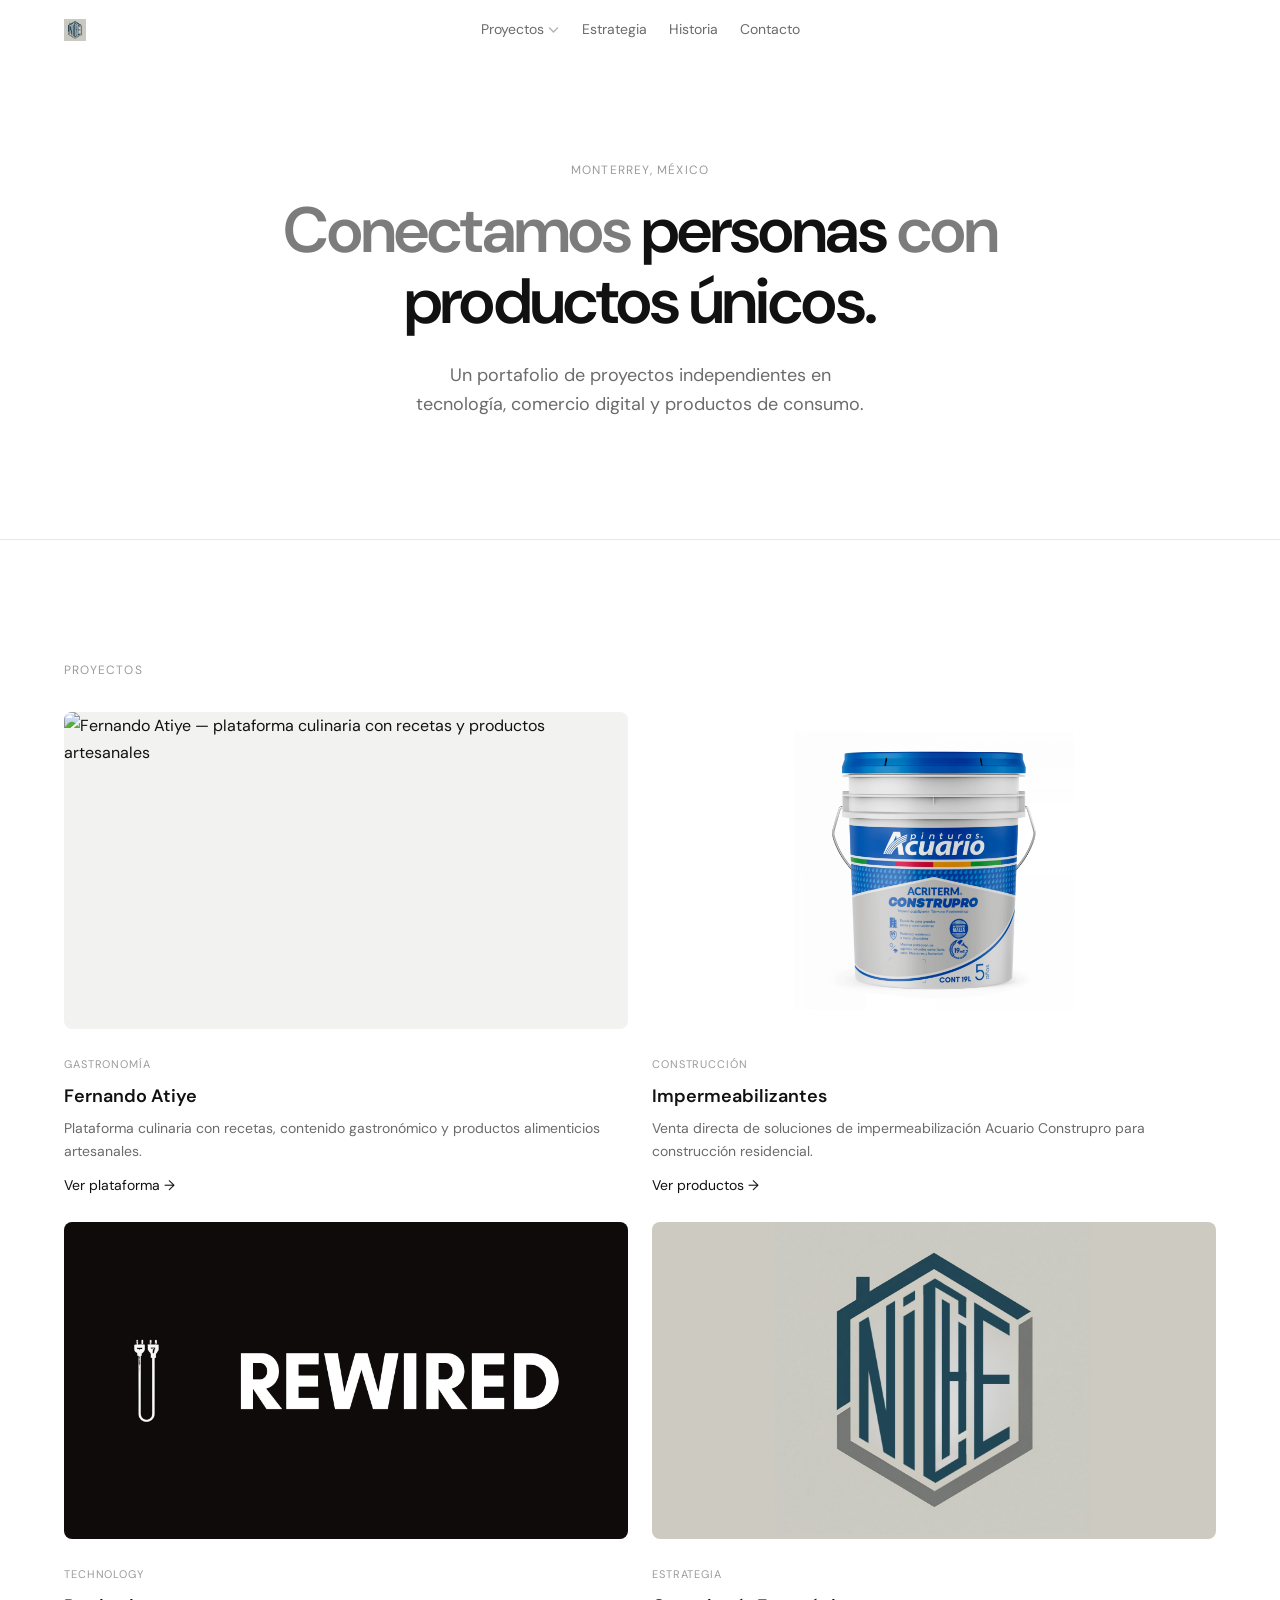
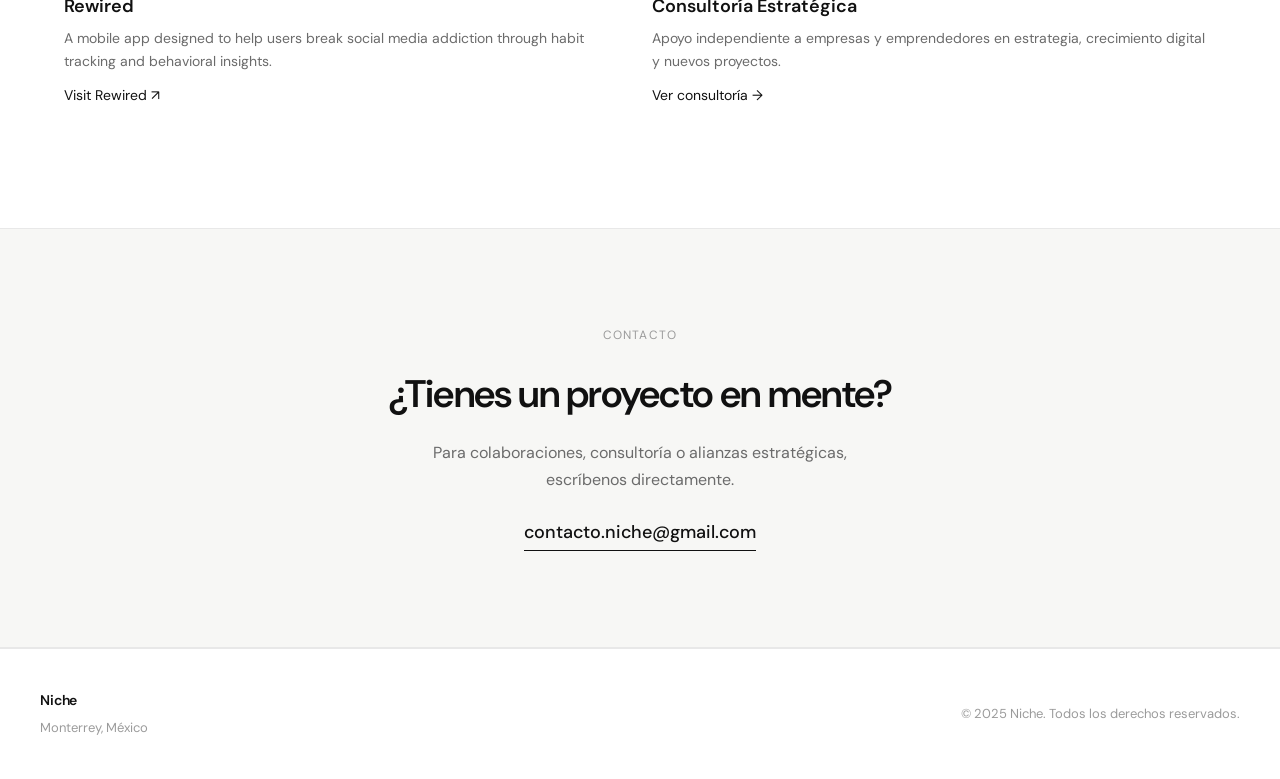
==== index.html @ ef4c64b8 "fix: update feratiye card link to correct subdomain" ====
<!DOCTYPE html>
<html lang="es">
<head>
  <meta charset="UTF-8">
  <meta name="viewport" content="width=device-width, initial-scale=1.0">

  <!-- SEO -->
  <title>Niche — Portafolio de Proyectos</title>
  <meta name="description" content="Portafolio de proyectos independientes en tecnología, comercio digital y productos de consumo. Monterrey, México.">
  <link rel="canonical" href="https://niche.com.mx/">

  <!-- Open Graph -->
  <meta property="og:type" content="website">
  <meta property="og:title" content="Niche — Portafolio de Proyectos">
  <meta property="og:description" content="Portafolio de proyectos independientes en tecnología, comercio digital y productos de consumo. Monterrey, México.">
  <meta property="og:image" content="https://niche.com.mx/assets/images/og-niche.jpg">
  <meta property="og:url" content="https://niche.com.mx/">
  <meta property="og:locale" content="es_MX">

  <!-- Fonts -->
  <link rel="preconnect" href="https://fonts.googleapis.com">
  <link rel="preconnect" href="https://fonts.gstatic.com" crossorigin>
  <link href="https://fonts.googleapis.com/css2?family=DM+Sans:wght@400;500;600&display=swap" rel="stylesheet">

  <!-- Favicon -->
  <link rel="icon" href="/assets/images/NicheFavicon.png" type="image/png">

  <!-- Styles -->
  <link rel="stylesheet" href="/assets/styles/main.css">
  <link rel="stylesheet" href="/assets/styles/home.css">
</head>
<body>

  <!-- ==================== Navigation ==================== -->
  <nav class="site-nav" role="navigation" aria-label="Navegación principal">
    <div class="nav-inner">
      <a class="nav-logo" href="/">
        <img src="/assets/images/NicheMainLogo.png" alt="Niche" height="22" loading="eager">
      </a>

      <!-- Centre links -->
      <div class="nav-links">

        <!-- Proyectos dropdown -->
        <div class="nav-dropdown">
          <button class="nav-link nav-dropdown-trigger" aria-haspopup="true" aria-expanded="false">
            Proyectos
            <svg class="nav-chevron" viewBox="0 0 12 12" fill="none" aria-hidden="true">
              <path d="M2 4l4 4 4-4" stroke="currentColor" stroke-width="1.5" stroke-linecap="round" stroke-linejoin="round"/>
            </svg>
          </button>
          <div class="nav-dropdown-menu" role="menu">
            <a href="https://feratiye.niche.com.mx" class="nav-dropdown-item" role="menuitem">
              <span class="nav-dropdown-name">Fernando Atiye</span>
              <span class="nav-dropdown-tag">Gastronomía</span>
            </a>
            <a href="/impermeabilizante" class="nav-dropdown-item" role="menuitem">
              <span class="nav-dropdown-name">Impermeabilizantes</span>
              <span class="nav-dropdown-tag">Construcción</span>
            </a>
            <a href="https://getrewired.org" target="_blank" rel="noopener noreferrer" class="nav-dropdown-item" role="menuitem">
              <span class="nav-dropdown-name">Rewired ↗</span>
              <span class="nav-dropdown-tag">Technology</span>
            </a>
            <a href="/consultoria" class="nav-dropdown-item" role="menuitem">
              <span class="nav-dropdown-name">Consultoría Estratégica</span>
              <span class="nav-dropdown-tag">Estrategia</span>
            </a>
          </div>
        </div>

        <a class="nav-link" href="/consultoria">Estrategia</a>
        <a class="nav-link" href="/historia">Historia</a>
        <a class="nav-link" href="#contacto">Contacto</a>

      </div><!-- /.nav-links -->
    </div>
  </nav>

  <main>

    <!-- ==================== Hero ==================== -->
    <section class="hero">
      <div class="container">
        <span class="label">Monterrey, México</span>
        <h1><span class="hero-light">Conectamos</span> personas <span class="hero-light">con</span><br>productos únicos.</h1>
        <p class="subtext">Un portafolio de proyectos independientes en<br>tecnología, comercio digital y productos de consumo.</p>
      </div>
    </section>

    <hr class="divider">

    <!-- ==================== Proyectos ==================== -->
    <section class="projects">
      <div class="container">
        <span class="section-label">Proyectos</span>

        <div class="projects-grid">

          <!-- Card 1 — Fernando Atiye -->
          <a href="https://feratiye.niche.com.mx" class="card fade-up">
            <div class="card-image">
              <img src="/assets/images/Artboard 3-100.JPG"
                   alt="Fernando Atiye — plataforma culinaria con recetas y productos artesanales"
                   width="800" height="450" loading="lazy">
            </div>
            <div class="card-body">
              <span class="card-tag">Gastronomía</span>
              <h3 class="card-title">Fernando Atiye</h3>
              <p class="card-desc">Plataforma culinaria con recetas, contenido gastronómico y productos alimenticios artesanales.</p>
              <span class="card-link">Ver plataforma →</span>
            </div>
          </a>

          <!-- Card 2 — Impermeabilizantes -->
          <a href="/impermeabilizante" class="card fade-up">
            <div class="card-image card-image--contain">
              <img src="/assets/images/Impermeabilizante.png"
                   alt="Impermeabilizantes Acuario Construpro para construcción residencial"
                   width="800" height="450" loading="lazy">
            </div>
            <div class="card-body">
              <span class="card-tag">Construcción</span>
              <h3 class="card-title">Impermeabilizantes</h3>
              <p class="card-desc">Venta directa de soluciones de impermeabilización Acuario Construpro para construcción residencial.</p>
              <span class="card-link">Ver productos →</span>
            </div>
          </a>

          <!-- Card 3 — Rewired (English) -->
          <a href="https://getrewired.org" target="_blank" rel="noopener noreferrer" class="card fade-up">
            <div class="card-image">
              <img src="/assets/images/REWIREDMAINLogoandText.png"
                   alt="Rewired — mobile app to break social media addiction"
                   width="800" height="450" loading="lazy">
            </div>
            <div class="card-body">
              <span class="card-tag">Technology</span>
              <h3 class="card-title">Rewired</h3>
              <p class="card-desc">A mobile app designed to help users break social media addiction through habit tracking and behavioral insights.</p>
              <span class="card-link">Visit Rewired ↗</span>
            </div>
          </a>

          <!-- Card 4 — Consultoría Estratégica -->
          <a href="/consultoria" class="card fade-up">
            <div class="card-image">
              <img src="/assets/images/NicheLogoMAIN.png"
                   alt="Consultoría estratégica Niche — estrategia y crecimiento"
                   width="800" height="450" loading="lazy">
            </div>
            <div class="card-body">
              <span class="card-tag">Estrategia</span>
              <h3 class="card-title">Consultoría Estratégica</h3>
              <p class="card-desc">Apoyo independiente a empresas y emprendedores en estrategia, crecimiento digital y nuevos proyectos.</p>
              <span class="card-link">Ver consultoría →</span>
            </div>
          </a>

        </div><!-- /.projects-grid -->
      </div><!-- /.container -->
    </section>

    <!-- ==================== Contacto ==================== -->
    <section class="contacto" id="contacto">
      <div class="container">
        <span class="section-label">Contacto</span>
        <h2>¿Tienes un proyecto en mente?</h2>
        <p>Para colaboraciones, consultoría o alianzas estratégicas, escríbenos directamente.</p>
        <a href="mailto:contacto.niche@gmail.com" class="email-link">contacto.niche@gmail.com</a>
      </div>
    </section>

  </main>

  <!-- ==================== Footer ==================== -->
  <footer class="site-footer" role="contentinfo">
    <div class="footer-inner">
      <div class="footer-left">
        <span class="footer-logo">Niche</span>
        <span class="footer-location">Monterrey, México</span>
      </div>
      <div class="footer-right">
        <span class="footer-copy">© 2025 Niche. Todos los derechos reservados.</span>
      </div>
    </div>
  </footer>

  <!-- Scripts -->
  <script src="/assets/scripts/main.js"></script>

</body>
</html>
---- assets/styles/main.css ----
/* ============================================================
   main.css — Shared Design System for niche.com.mx
   Reset · Variables · Typography · Nav · Footer · Utilities
   ============================================================ */

/* ---------- CSS Custom Properties ---------- */
:root {
  /* Colors */
  --color-bg:             #ffffff;
  --color-bg-subtle:      #f7f7f5;
  --color-text:           #111111;
  --color-text-secondary: #6b6b6b;
  --color-text-muted:     #9b9b9b;
  --color-border:         #e8e8e8;
  --color-accent:         #111111;
  --color-hover-bg:       #f2f2f0;

  /* Spacing (8px base) */
  --space-1:  8px;
  --space-2:  16px;
  --space-3:  24px;
  --space-4:  32px;
  --space-5:  40px;
  --space-6:  48px;
  --space-8:  64px;
  --space-10: 80px;
  --space-12: 96px;
  --space-15: 120px;

  /* Layout */
  --max-width: 1200px;
  --nav-height: 60px;

  /* Typography */
  --font-family: "DM Sans", -apple-system, BlinkMacSystemFont, "Segoe UI", Roboto, sans-serif;
}

/* ---------- Reset ---------- */
*,
*::before,
*::after {
  margin: 0;
  padding: 0;
  box-sizing: border-box;
}

html {
  -webkit-text-size-adjust: 100%;
  scroll-behavior: smooth;
}

body {
  font-family: var(--font-family);
  font-weight: 400;
  line-height: 1.7;
  color: var(--color-text);
  background-color: var(--color-bg);
  -webkit-font-smoothing: antialiased;
  -moz-osx-font-smoothing: grayscale;
}

img {
  display: block;
  max-width: 100%;
  height: auto;
}

a {
  color: inherit;
  text-decoration: none;
}

ul, ol {
  list-style: none;
}

button, input, textarea {
  font: inherit;
}

/* ---------- Focus Visible ---------- */
:focus-visible {
  outline: 2px solid var(--color-accent);
  outline-offset: 2px;
}

/* ---------- Typography Utilities ---------- */
.label,
.section-label {
  display: block;
  font-size: 12px;
  letter-spacing: 0.1em;
  text-transform: uppercase;
  color: var(--color-text-muted);
}

.section-label {
  margin-bottom: var(--space-2);
}

/* ---------- Layout Utilities ---------- */
.container {
  width: 100%;
  max-width: var(--max-width);
  margin-left: auto;
  margin-right: auto;
  padding-left: var(--space-3);
  padding-right: var(--space-3);
}

@media (min-width: 640px) {
  .container {
    padding-left: var(--space-6);
    padding-right: var(--space-6);
  }
}

@media (min-width: 1024px) {
  .container {
    padding-left: var(--space-3);
    padding-right: var(--space-3);
  }
}

/* ---------- Navigation ---------- */
.site-nav {
  position: fixed;
  top: 0;
  left: 0;
  width: 100%;
  z-index: 100;
  background: rgba(255, 255, 255, 0.85);
  -webkit-backdrop-filter: blur(12px);
  backdrop-filter: blur(12px);
  border-bottom: 1px solid transparent;
  transition: border-color 0.3s ease;
}

.site-nav.scrolled {
  border-bottom-color: var(--color-border);
}

.nav-inner {
  position: relative;
  display: flex;
  align-items: center;
  justify-content: space-between;
  height: var(--nav-height);
  max-width: var(--max-width);
  margin: 0 auto;
  padding: 0 var(--space-3);
}

@media (min-width: 640px) {
  .nav-inner {
    padding: 0 var(--space-6);
  }
}

@media (min-width: 1024px) {
  .nav-inner {
    padding: 0 var(--space-3);
  }
}

.nav-logo {
  display: flex;
  align-items: center;
  font-weight: 600;
  font-size: 16px;
  letter-spacing: -0.01em;
  color: var(--color-text);
  transition: opacity 0.2s ease;
}

.nav-logo:hover {
  opacity: 0.7;
}

/* Logo image — height constrained to nav, width auto-scales */
.nav-logo img {
  display: block;
  height: 22px;
  width: auto;
}

.nav-cta {
  font-size: 14px;
  color: var(--color-text-secondary);
  transition: color 0.2s ease;
}

.nav-cta:hover {
  color: var(--color-text);
}

/* Nav centre links */
.nav-links {
  display: none; /* hidden below 640px */
  align-items: center;
  gap: 2px;
}

@media (min-width: 640px) {
  .nav-links {
    display: flex;
    position: absolute;
    left: 50%;
    transform: translateX(-50%);
  }
}

.nav-link {
  font-size: 14px;
  color: var(--color-text-secondary);
  padding: 6px 10px;
  border-radius: 6px;
  cursor: pointer;
  background: none;
  border: none;
  font-family: var(--font-family);
  display: flex;
  align-items: center;
  gap: 4px;
  transition: color 0.2s ease, background 0.2s ease;
  white-space: nowrap;
}

.nav-link:hover {
  color: var(--color-text);
}

/* Chevron inside dropdown trigger */
.nav-chevron {
  width: 12px;
  height: 12px;
  flex-shrink: 0;
  transition: transform 0.2s ease;
  opacity: 0.5;
}

.nav-dropdown.open .nav-chevron,
.nav-dropdown:hover .nav-chevron {
  transform: rotate(180deg);
  opacity: 1;
}

/* Dropdown container */
.nav-dropdown {
  position: relative;
}

.nav-dropdown-menu {
  position: absolute;
  top: calc(100% + 4px);
  left: 50%;
  transform: translateX(-50%) translateY(-6px);
  background: var(--color-bg);
  border: 1px solid var(--color-border);
  border-radius: 10px;
  padding: 6px;
  min-width: 220px;
  opacity: 0;
  pointer-events: none;
  transition: opacity 0.18s ease, transform 0.18s ease;
  box-shadow: 0 8px 28px rgba(0, 0, 0, 0.06);
  z-index: 200;
}

/* Invisible bridge fills the gap between the trigger and menu so
   hovering downward doesn't dismiss the dropdown */
.nav-dropdown-menu::before {
  content: '';
  position: absolute;
  top: -10px;
  left: 0;
  right: 0;
  height: 10px;
}

/* Show on hover OR when .open class is toggled via JS */
.nav-dropdown:hover .nav-dropdown-menu,
.nav-dropdown.open .nav-dropdown-menu {
  opacity: 1;
  pointer-events: auto;
  transform: translateX(-50%) translateY(0);
}

.nav-dropdown-item {
  display: flex;
  flex-direction: column;
  padding: 10px 12px;
  border-radius: 7px;
  transition: background 0.15s ease;
  color: var(--color-text);
}

.nav-dropdown-item:hover {
  background: var(--color-hover-bg);
}

.nav-dropdown-name {
  font-size: 14px;
  font-weight: 500;
  color: var(--color-text);
}

.nav-dropdown-tag {
  font-size: 11px;
  letter-spacing: 0.06em;
  text-transform: uppercase;
  color: var(--color-text-muted);
  margin-top: 2px;
}

/* ---------- Footer ---------- */
.site-footer {
  border-top: 1px solid var(--color-border);
  padding: var(--space-5) var(--space-3);
}

.footer-inner {
  max-width: var(--max-width);
  margin: 0 auto;
  display: flex;
  flex-direction: column;
  align-items: center;
  gap: var(--space-2);
  text-align: center;
}

.footer-left,
.footer-right {
  display: flex;
  flex-direction: column;
  align-items: center;
  gap: 4px;
}

.footer-logo {
  font-size: 14px;
  font-weight: 600;
  color: var(--color-text);
  letter-spacing: -0.01em;
}

.footer-location,
.footer-copy {
  font-size: 13px;
  color: var(--color-text-muted);
}

@media (min-width: 640px) {
  .site-footer {
    padding: var(--space-5) var(--space-6);
  }

  .footer-inner {
    flex-direction: row;
    justify-content: space-between;
    text-align: left;
  }

  .footer-left,
  .footer-right {
    align-items: flex-start;
  }

  .footer-right {
    align-items: flex-end;
  }
}

@media (min-width: 1024px) {
  .site-footer {
    padding: var(--space-5) var(--space-3);
  }
}

/* ---------- Button Styles ---------- */
.btn-primary {
  display: inline-block;
  background: var(--color-accent);
  color: #ffffff;
  padding: 14px 28px;
  border-radius: 6px;
  font-size: 15px;
  font-weight: 500;
  border: none;
  cursor: pointer;
  transition: background 0.2s ease;
}

.btn-primary:hover {
  background: #333333;
}

.btn-primary:focus-visible {
  outline: 2px solid var(--color-accent);
  outline-offset: 3px;
}

/* ---------- Divider ---------- */
.divider {
  border: none;
  height: 1px;
  background: var(--color-border);
  margin: 0;
}

/* ---------- Scroll Animation Base ---------- */
.fade-up {
  opacity: 0;
  transform: translateY(20px);
  transition: opacity 0.4s ease, transform 0.4s ease;
}

.fade-up.visible {
  opacity: 1;
  transform: translateY(0);
}

/* ---------- Email Link (shared) ---------- */
.email-link {
  display: inline-block;
  font-size: 18px;
  font-weight: 500;
  color: var(--color-text);
  border-bottom: 1px solid var(--color-text);
  margin-top: var(--space-3);
  padding-bottom: 2px;
  transition: color 0.2s ease, border-color 0.2s ease;
}

.email-link:hover {
  color: var(--color-text-secondary);
  border-color: var(--color-text-secondary);
}
---- assets/styles/home.css ----
/* ============================================================
   home.css — Homepage styles for niche.com.mx
   Hero · Projects Grid · Contact · Animations
   ============================================================ */

/* ---------- Hero Section ---------- */
.hero {
  text-align: center;
  padding-top: 160px;
  padding-bottom: 72px;
}

@media (min-width: 1024px) {
  .hero {
    padding-bottom: var(--space-15);
  }
}

.hero .label {
  animation: fadeUp 0.5s ease forwards;
  animation-delay: 0s;
  opacity: 0;
}

.hero h1 {
  font-size: clamp(36px, 5vw, 64px);
  font-weight: 600;
  letter-spacing: -0.03em;
  line-height: 1.1;
  color: var(--color-text);
  margin-top: var(--space-2);
  animation: fadeUp 0.5s ease forwards;
  animation-delay: 0.1s;
  opacity: 0;
}

.hero h1 .hero-light {
  color: #7c7c7c;
}

.hero .subtext {
  font-size: 18px;
  color: var(--color-text-secondary);
  margin-top: var(--space-3);
  max-width: 520px;
  margin-left: auto;
  margin-right: auto;
  line-height: 1.6;
  animation: fadeUp 0.5s ease forwards;
  animation-delay: 0.2s;
  opacity: 0;
}

/* ---------- Fade Up Keyframes ---------- */
@keyframes fadeUp {
  from {
    opacity: 0;
    transform: translateY(16px);
  }
  to {
    opacity: 1;
    transform: translateY(0);
  }
}

/* ---------- Projects Section ---------- */
.projects {
  padding-top: 72px;
  padding-bottom: 72px;
}

@media (min-width: 1024px) {
  .projects {
    padding-top: var(--space-15);
    padding-bottom: var(--space-15);
  }
}

.projects-grid {
  display: grid;
  grid-template-columns: 1fr;
  gap: var(--space-3);
  margin-top: var(--space-4);
}

@media (min-width: 600px) {
  .projects-grid {
    grid-template-columns: repeat(2, 1fr);
  }
}

/* ---------- Project Card ---------- */
.card {
  display: block;
  cursor: pointer;
  transition: transform 0.25s ease;
}

.card:hover {
  transform: translateY(-6px);
}

.card-image {
  aspect-ratio: 16 / 9;
  overflow: hidden;
  border-radius: 8px;
  background: var(--color-hover-bg);
}

.card-image img {
  width: 100%;
  height: 100%;
  object-fit: cover;
  transition: transform 0.4s ease;
}

.card:hover .card-image img {
  transform: scale(1.04);
}

/* Contain variant — product/logo images that shouldn't be cropped.
   White background fills the letterbox area to keep the landscape ratio. */
.card-image--contain {
  background-color: #ffffff;
  padding: 16px 32px;
}

.card-image--contain img {
  object-fit: contain;
}

.card:hover .card-image--contain img {
  transform: scale(1.03);
}

/* Placeholder when no image is available */
.card-image--placeholder {
  display: flex;
  align-items: center;
  justify-content: center;
  color: var(--color-text-muted);
  font-size: 13px;
  letter-spacing: 0.04em;
}

.card-body {
  padding: 20px 0 0 0;
}

.card-tag {
  font-size: 11px;
  letter-spacing: 0.08em;
  text-transform: uppercase;
  color: var(--color-text-muted);
}

.card-title {
  font-size: 18px;
  font-weight: 600;
  color: var(--color-text);
  margin-top: 4px;
}

.card-desc {
  font-size: 14px;
  color: var(--color-text-secondary);
  line-height: 1.6;
  margin-top: 6px;
}

.card-link {
  display: inline-block;
  font-size: 14px;
  color: var(--color-text);
  margin-top: 12px;
  transition: transform 0.2s ease;
}

.card:hover .card-link {
  transform: translateX(4px);
}

/* ---------- Contact Section ---------- */
.contacto {
  background: var(--color-bg-subtle);
  border-top: 1px solid var(--color-border);
  border-bottom: 1px solid var(--color-border);
  padding: var(--space-12) 0;
  text-align: center;
}

.contacto h2 {
  font-size: clamp(28px, 3vw, 42px);
  font-weight: 600;
  letter-spacing: -0.02em;
  color: var(--color-text);
  margin-top: var(--space-2);
}

.contacto p {
  font-size: 16px;
  color: var(--color-text-secondary);
  margin-top: 12px;
  max-width: 480px;
  margin-left: auto;
  margin-right: auto;
}

.email-link {
  display: inline-block;
  font-size: 18px;
  font-weight: 500;
  color: var(--color-text);
  border-bottom: 1px solid var(--color-text);
  margin-top: var(--space-3);
  padding-bottom: 2px;
  transition: color 0.2s ease, border-color 0.2s ease;
}

.email-link:hover {
  color: var(--color-text-secondary);
  border-color: var(--color-text-secondary);
}
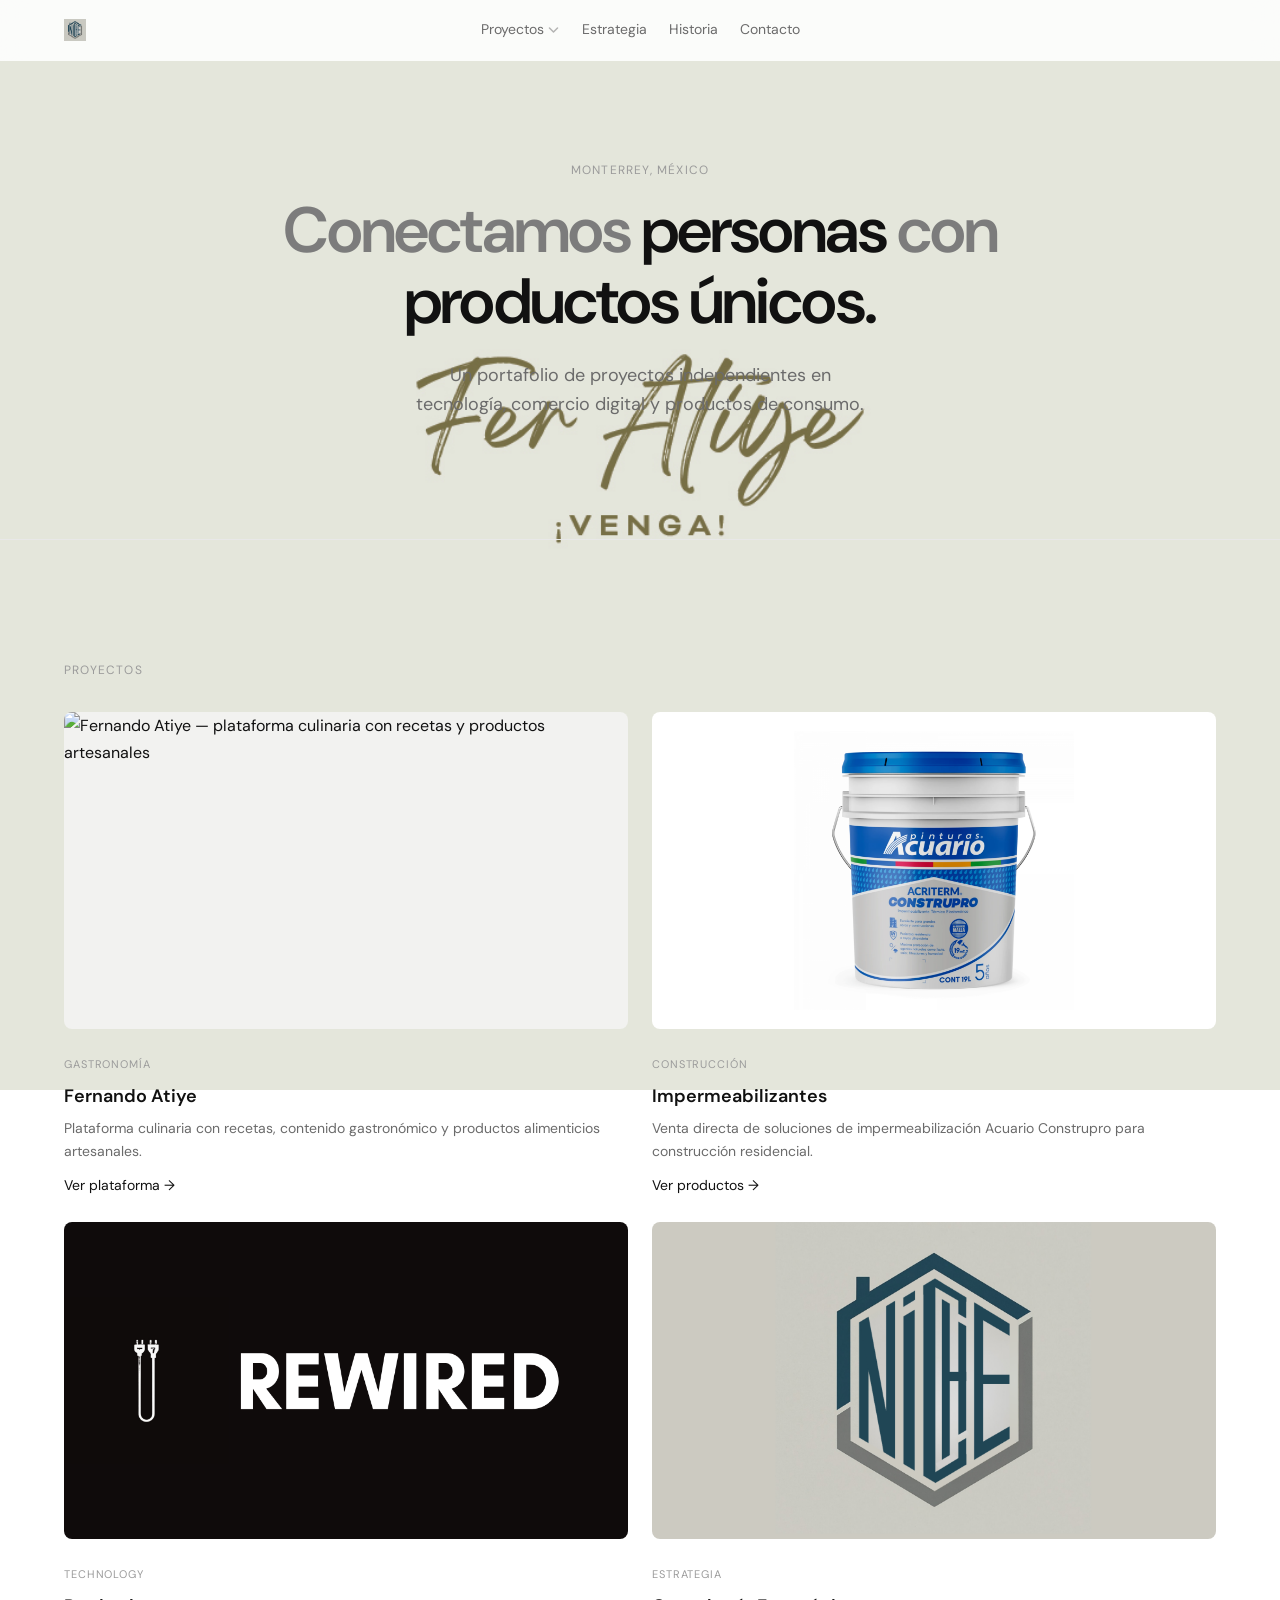
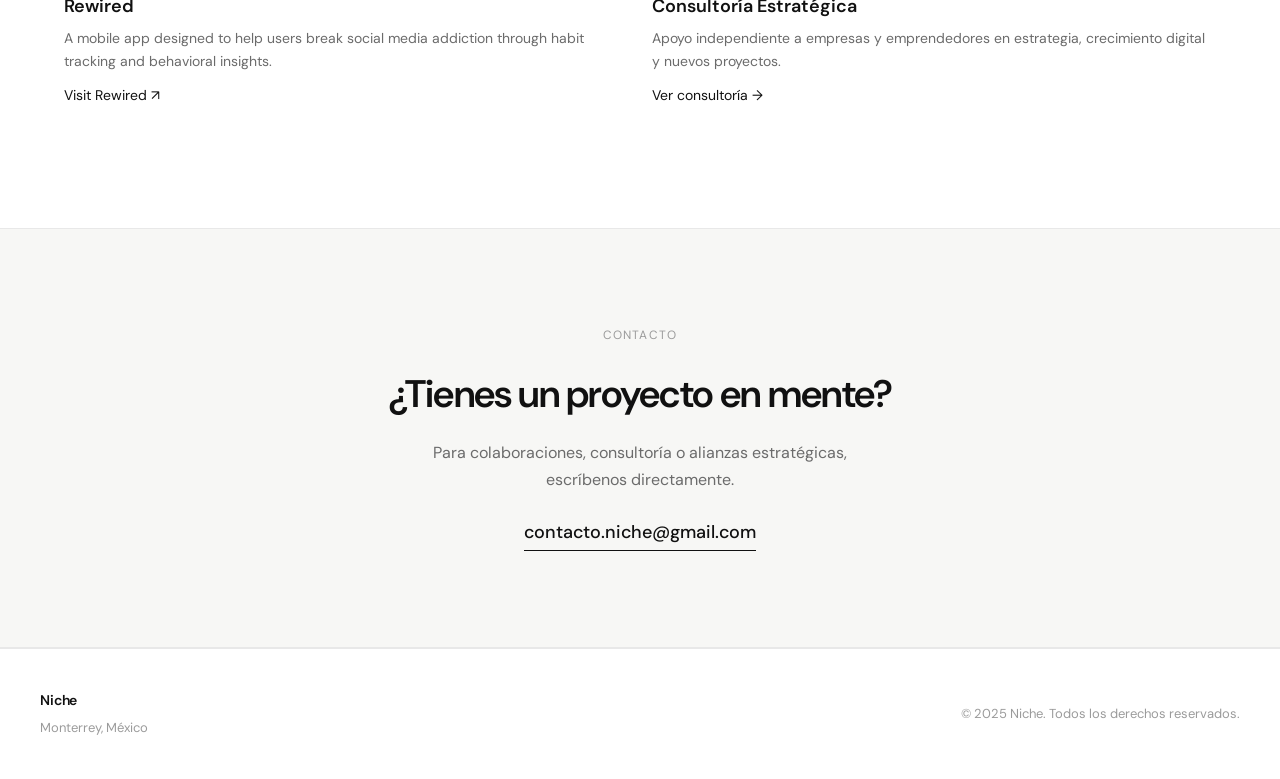
==== commit 984ac361: "Set homepage background to Artboard3-100.jpg and update feratiye gallery main image" ====
--- a/index.html
+++ b/index.html
@@ -29,7 +29,7 @@
   <link rel="stylesheet" href="/assets/styles/main.css">
   <link rel="stylesheet" href="/assets/styles/home.css">
 </head>
-<body>
+<body class="home-bg">
 
   <!-- ==================== Navigation ==================== -->
   <nav class="site-nav" role="navigation" aria-label="Navegación principal">
@@ -100,7 +100,7 @@
           <!-- Card 1 — Fernando Atiye -->
           <a href="https://feratiye.niche.com.mx" class="card fade-up">
             <div class="card-image">
-              <img src="/assets/images/Artboard 3-100.JPG"
+              <img src="/assets/images/Artboard3-100.JPG"
                    alt="Fernando Atiye — plataforma culinaria con recetas y productos artesanales"
                    width="800" height="450" loading="lazy">
             </div>
--- a/assets/styles/home.css
+++ b/assets/styles/home.css
@@ -2,12 +2,20 @@
    home.css — Homepage styles for niche.com.mx
    Hero · Projects Grid · Contact · Animations
    ============================================================ */
+
 
 /* ---------- Hero Section ---------- */
 .hero {
   text-align: center;
   padding-top: 160px;
   padding-bottom: 72px;
+  position: relative;
+  z-index: 1;
+}
+
+body.home-bg {
+  background: url('/assets/images/Artboard3-100.jpg') no-repeat center center fixed;
+  background-size: cover;
 }
 
 @media (min-width: 1024px) {
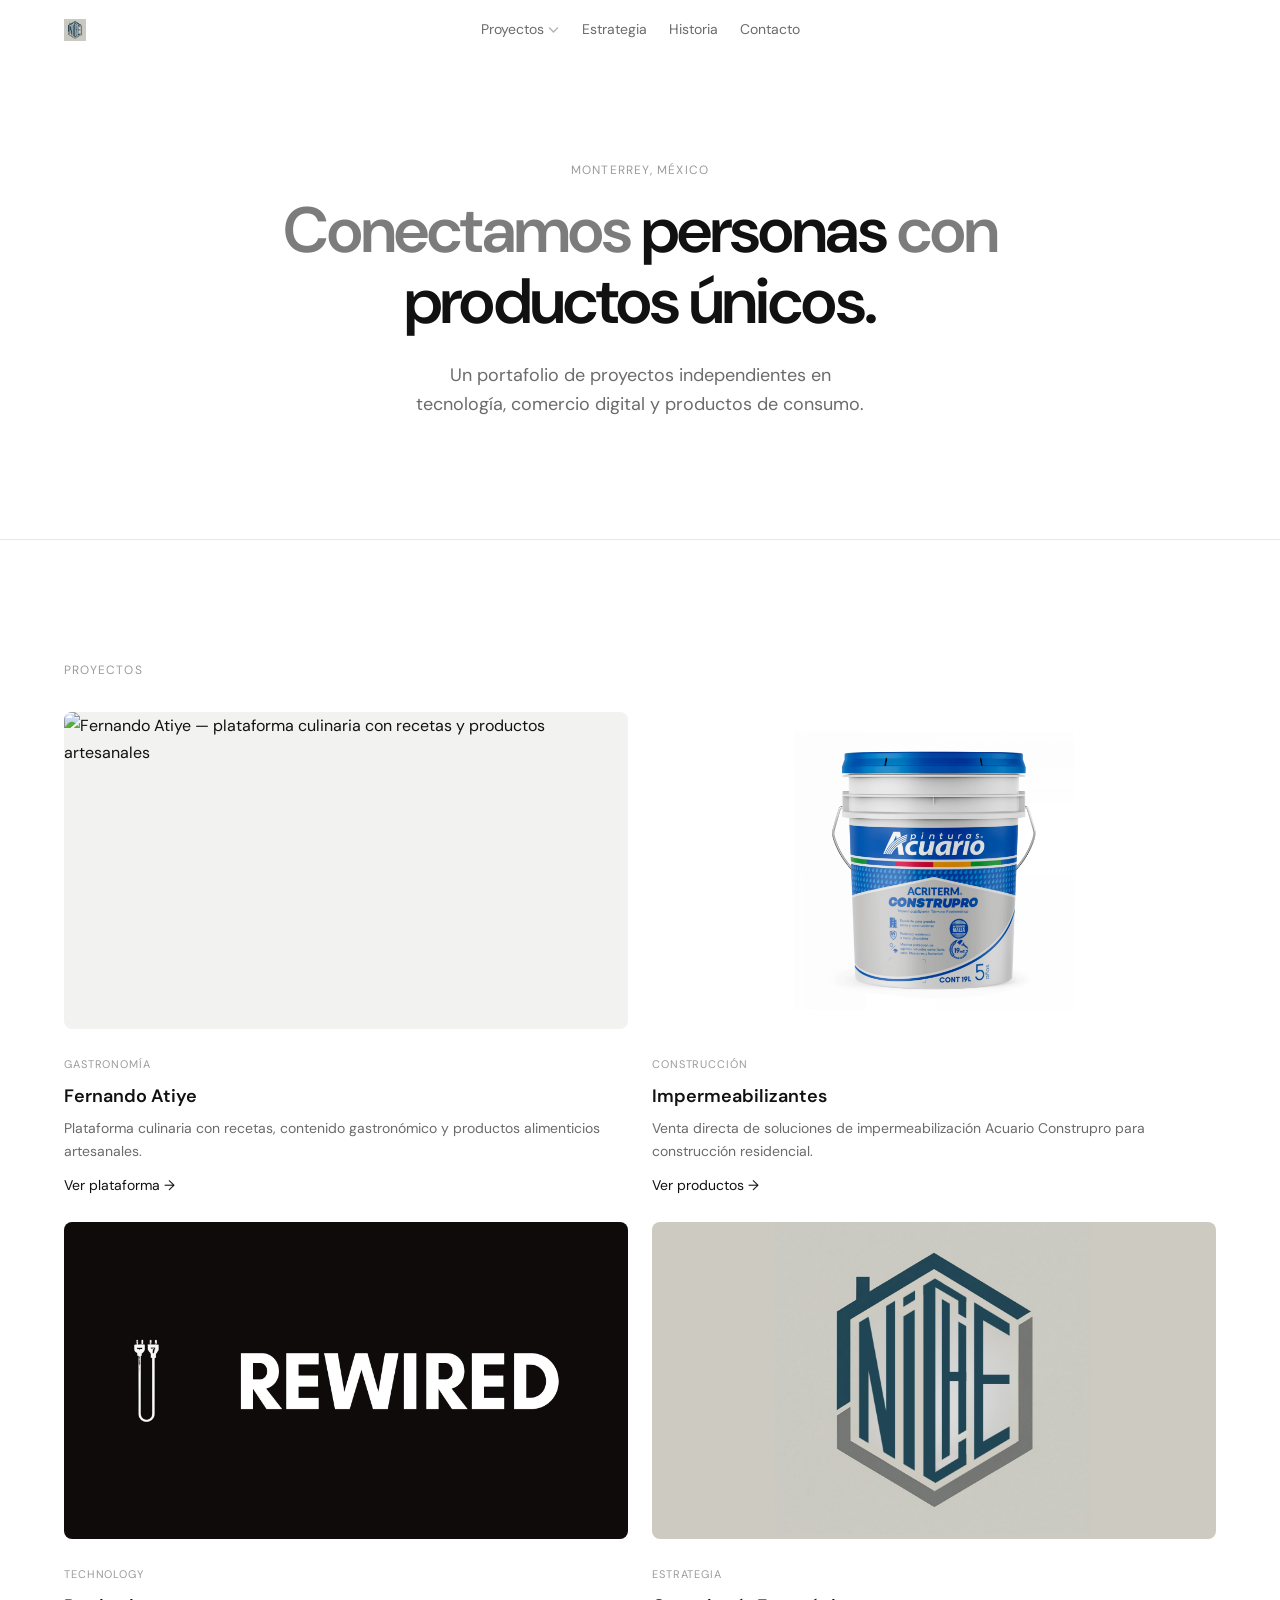
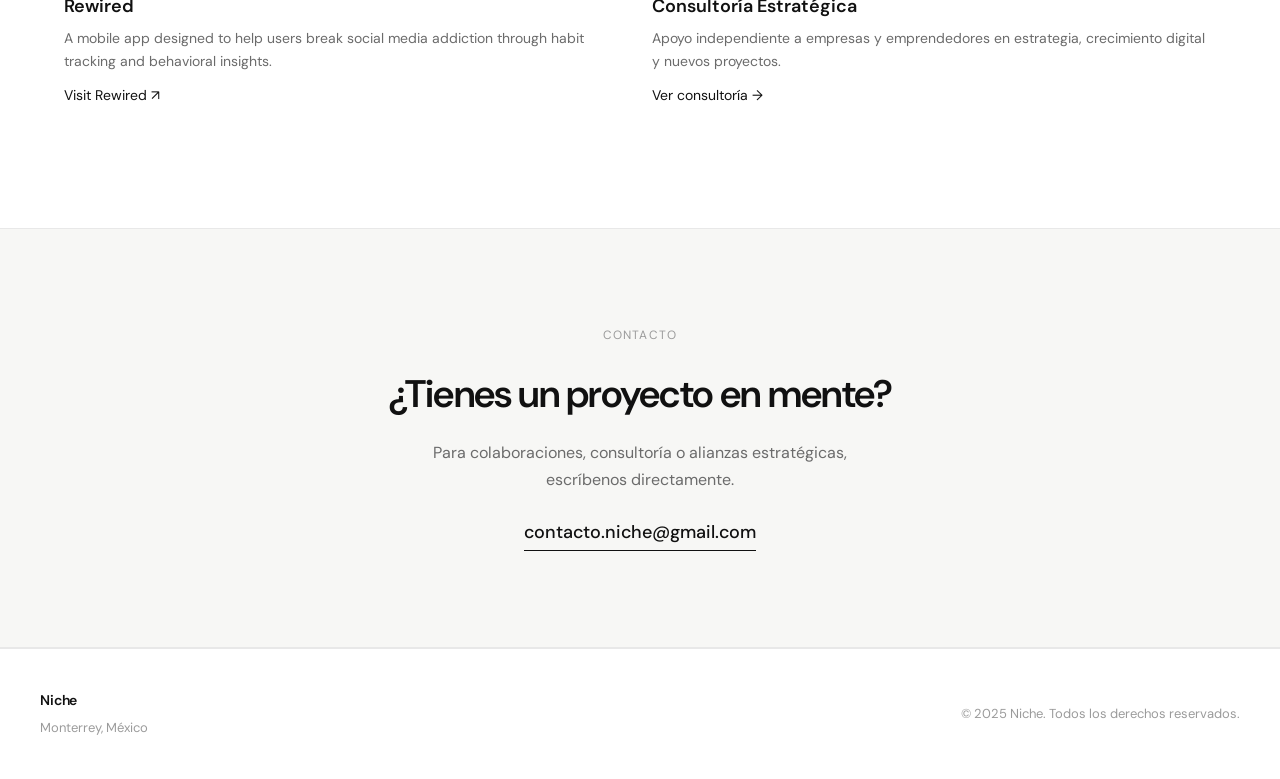
==== commit 256f2bdb: "Undo homepage background image, restore original, keep image only in Fernando Atiye card" ====
--- a/index.html
+++ b/index.html
@@ -29,7 +29,7 @@
   <link rel="stylesheet" href="/assets/styles/main.css">
   <link rel="stylesheet" href="/assets/styles/home.css">
 </head>
-<body class="home-bg">
+<body>
 
   <!-- ==================== Navigation ==================== -->
   <nav class="site-nav" role="navigation" aria-label="Navegación principal">
--- a/assets/styles/home.css
+++ b/assets/styles/home.css
@@ -9,13 +9,6 @@
   text-align: center;
   padding-top: 160px;
   padding-bottom: 72px;
-  position: relative;
-  z-index: 1;
-}
-
-body.home-bg {
-  background: url('/assets/images/Artboard3-100.jpg') no-repeat center center fixed;
-  background-size: cover;
 }
 
 @media (min-width: 1024px) {
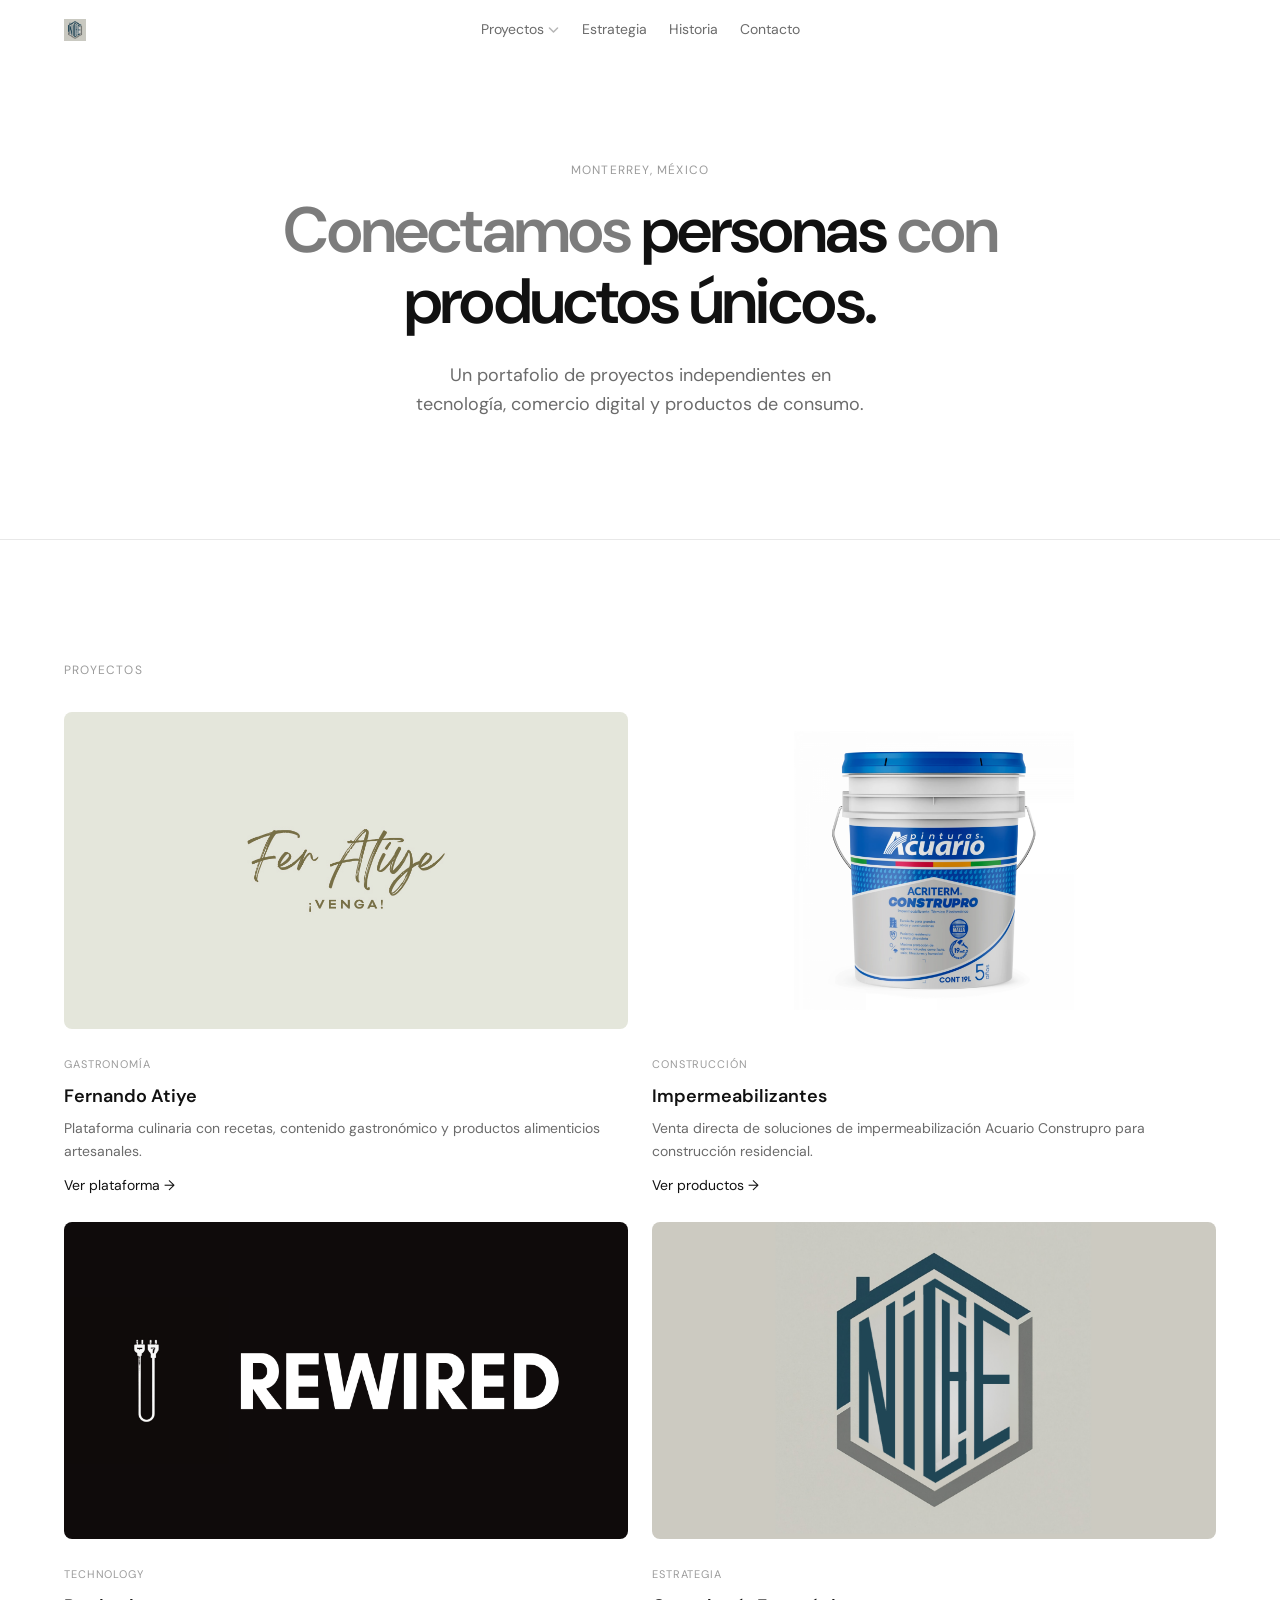
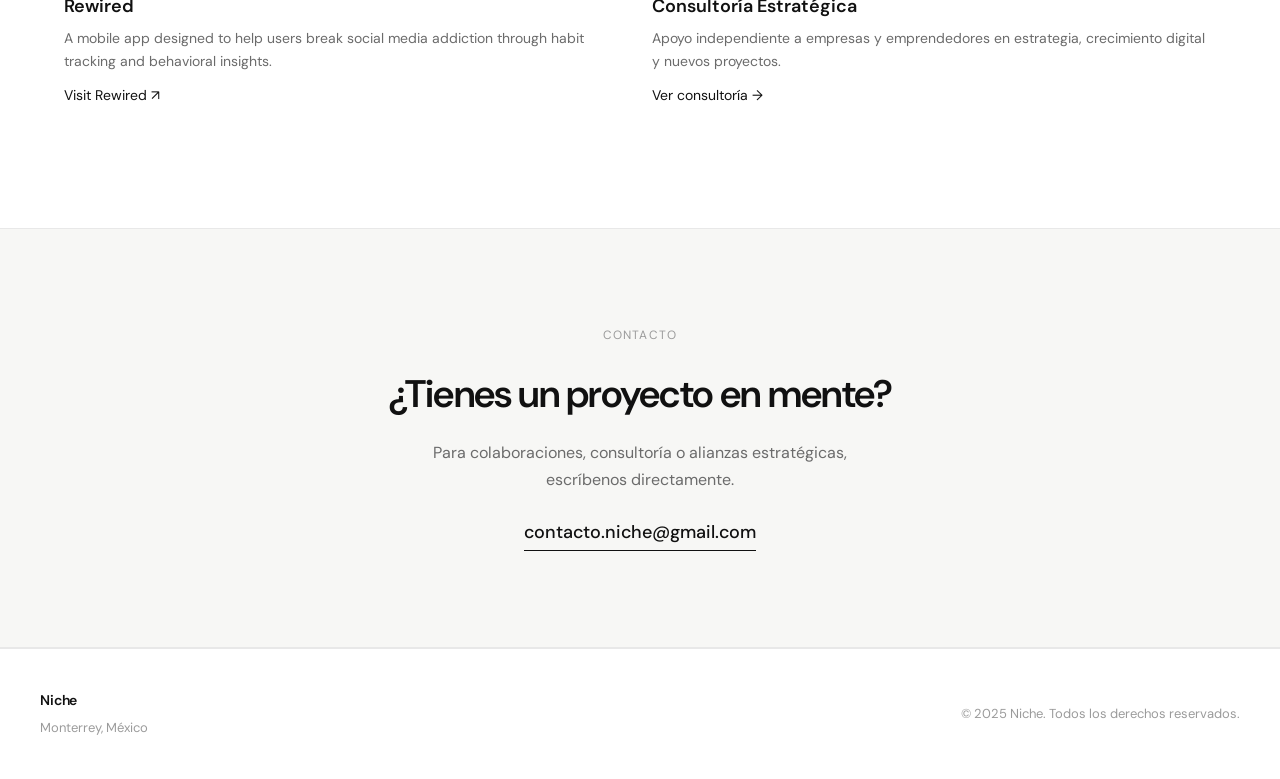
==== commit 32f5265c: "Fix case sensitivity for Artboard3-100.jpg in index.html" ====
--- a/index.html
+++ b/index.html
@@ -100,7 +100,7 @@
           <!-- Card 1 — Fernando Atiye -->
           <a href="https://feratiye.niche.com.mx" class="card fade-up">
             <div class="card-image">
-              <img src="/assets/images/Artboard3-100.JPG"
+              <img src="/assets/images/Artboard3-100.jpg"
                    alt="Fernando Atiye — plataforma culinaria con recetas y productos artesanales"
                    width="800" height="450" loading="lazy">
             </div>
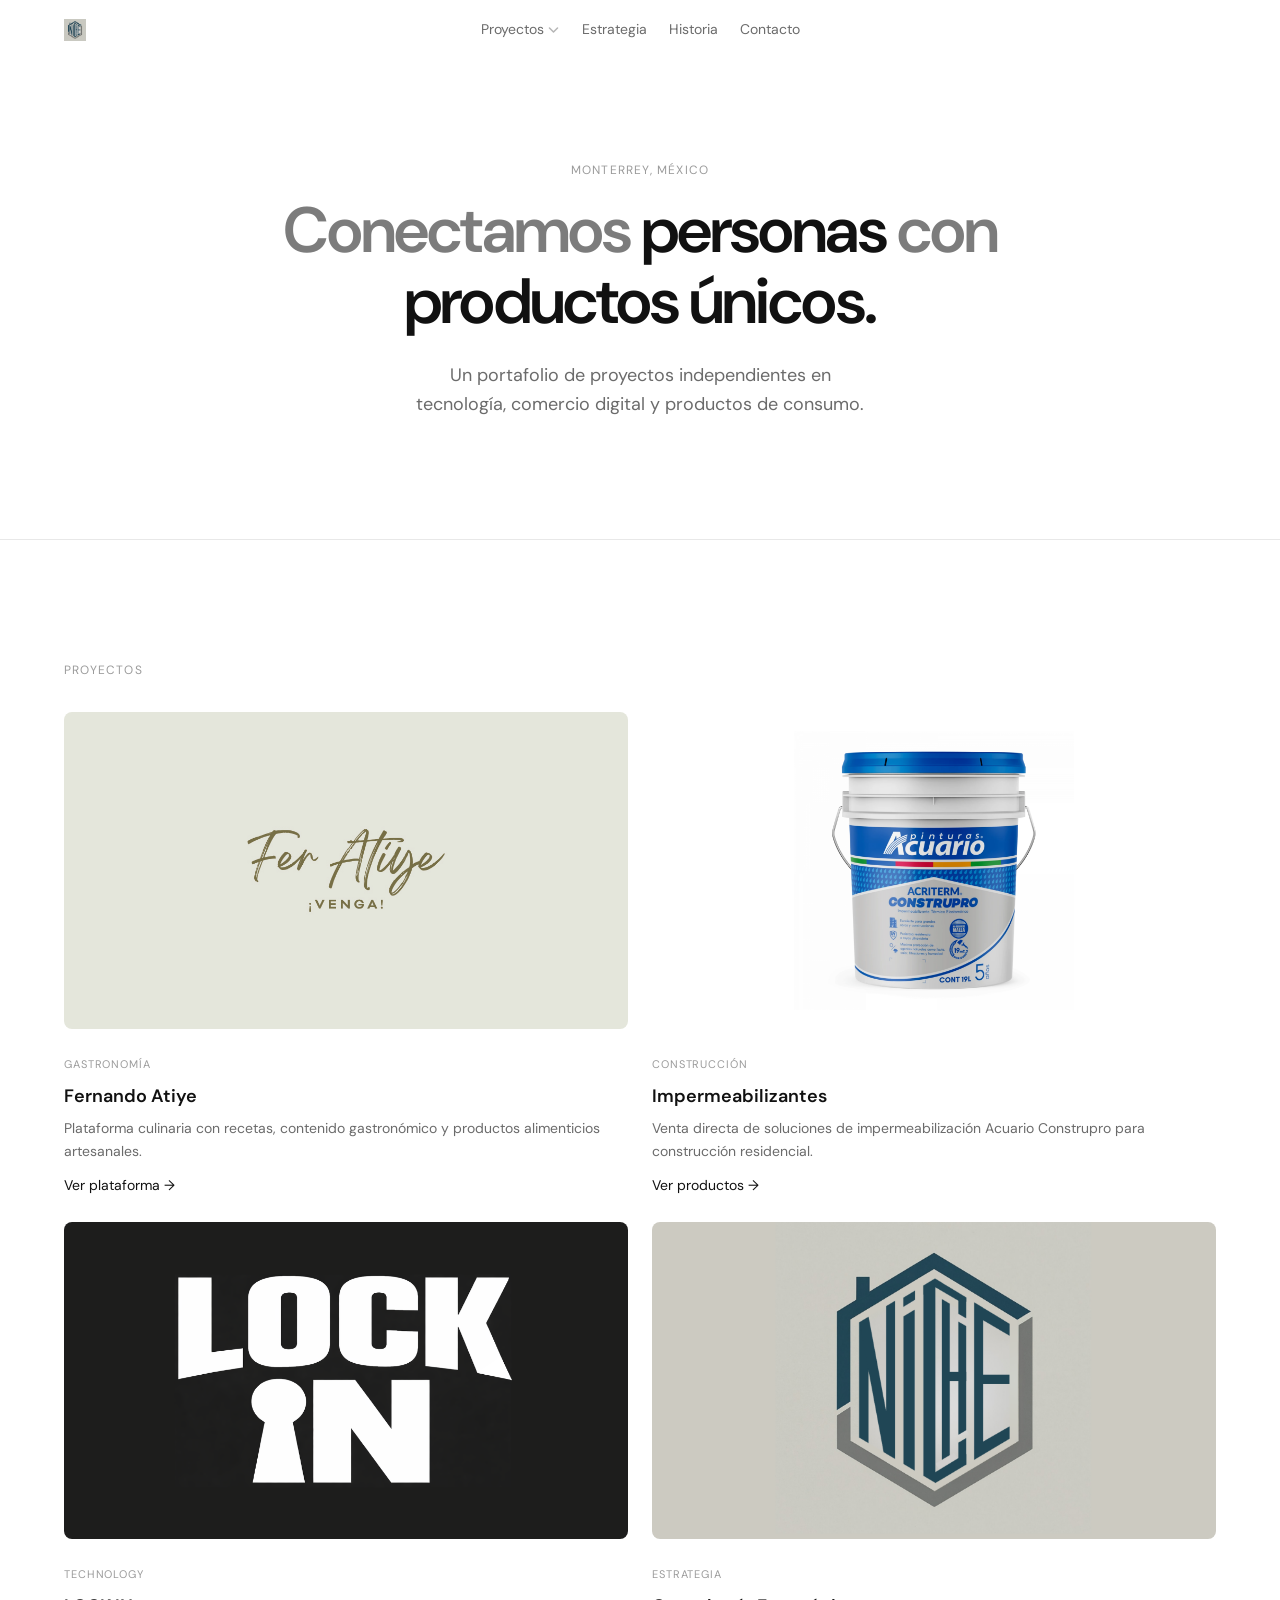
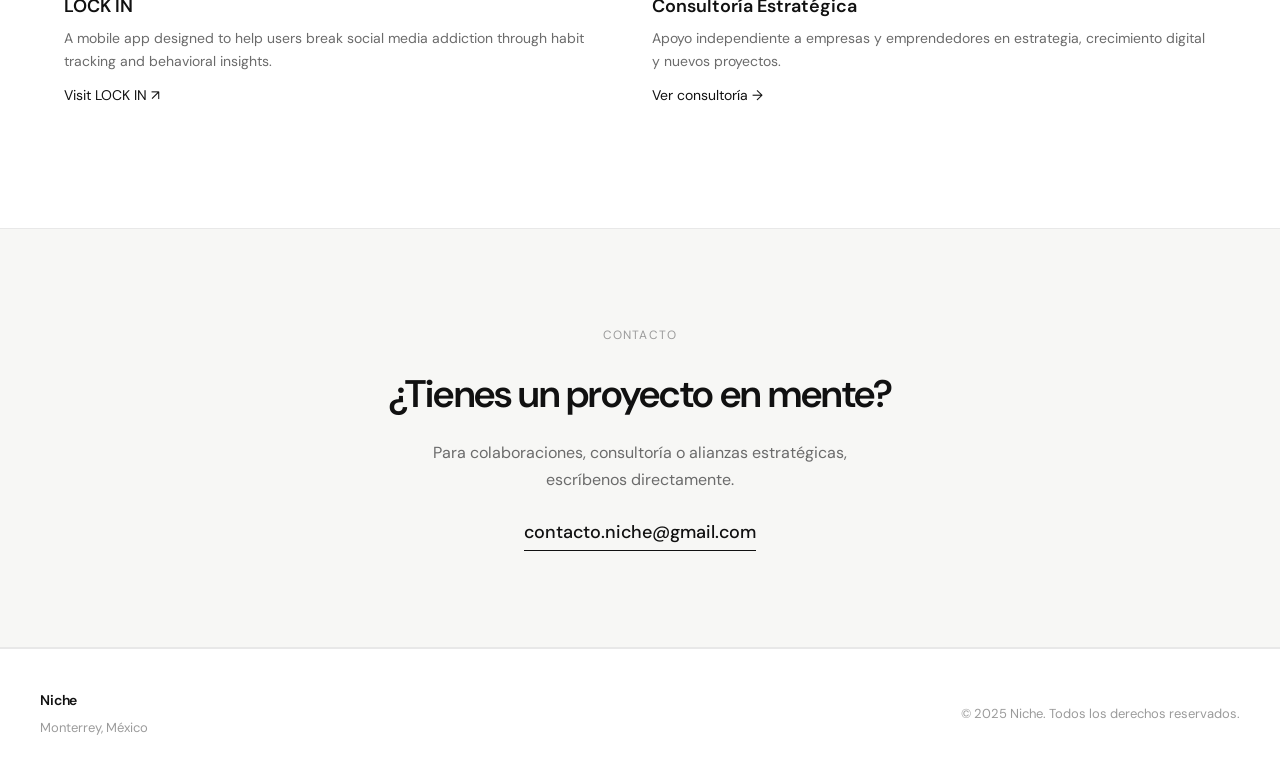
==== commit f642ee28: "Rebrand Rewired to LOCK IN and update logo reference" ====
--- a/index.html
+++ b/index.html
@@ -59,7 +59,7 @@
               <span class="nav-dropdown-tag">Construcción</span>
             </a>
             <a href="https://getrewired.org" target="_blank" rel="noopener noreferrer" class="nav-dropdown-item" role="menuitem">
-              <span class="nav-dropdown-name">Rewired ↗</span>
+              <span class="nav-dropdown-name">LOCK IN ↗</span>
               <span class="nav-dropdown-tag">Technology</span>
             </a>
             <a href="/consultoria" class="nav-dropdown-item" role="menuitem">
@@ -127,18 +127,18 @@
             </div>
           </a>
 
-          <!-- Card 3 — Rewired (English) -->
+          <!-- Card 3 — LOCK IN (English) -->
           <a href="https://getrewired.org" target="_blank" rel="noopener noreferrer" class="card fade-up">
             <div class="card-image">
-              <img src="/assets/images/REWIREDMAINLogoandText.png"
-                   alt="Rewired — mobile app to break social media addiction"
+              <img src="/assets/images/LOCKINLogo.png"
+                   alt="LOCK IN — mobile app to break social media addiction"
                    width="800" height="450" loading="lazy">
             </div>
             <div class="card-body">
               <span class="card-tag">Technology</span>
-              <h3 class="card-title">Rewired</h3>
+              <h3 class="card-title">LOCK IN</h3>
               <p class="card-desc">A mobile app designed to help users break social media addiction through habit tracking and behavioral insights.</p>
-              <span class="card-link">Visit Rewired ↗</span>
+              <span class="card-link">Visit LOCK IN ↗</span>
             </div>
           </a>
 
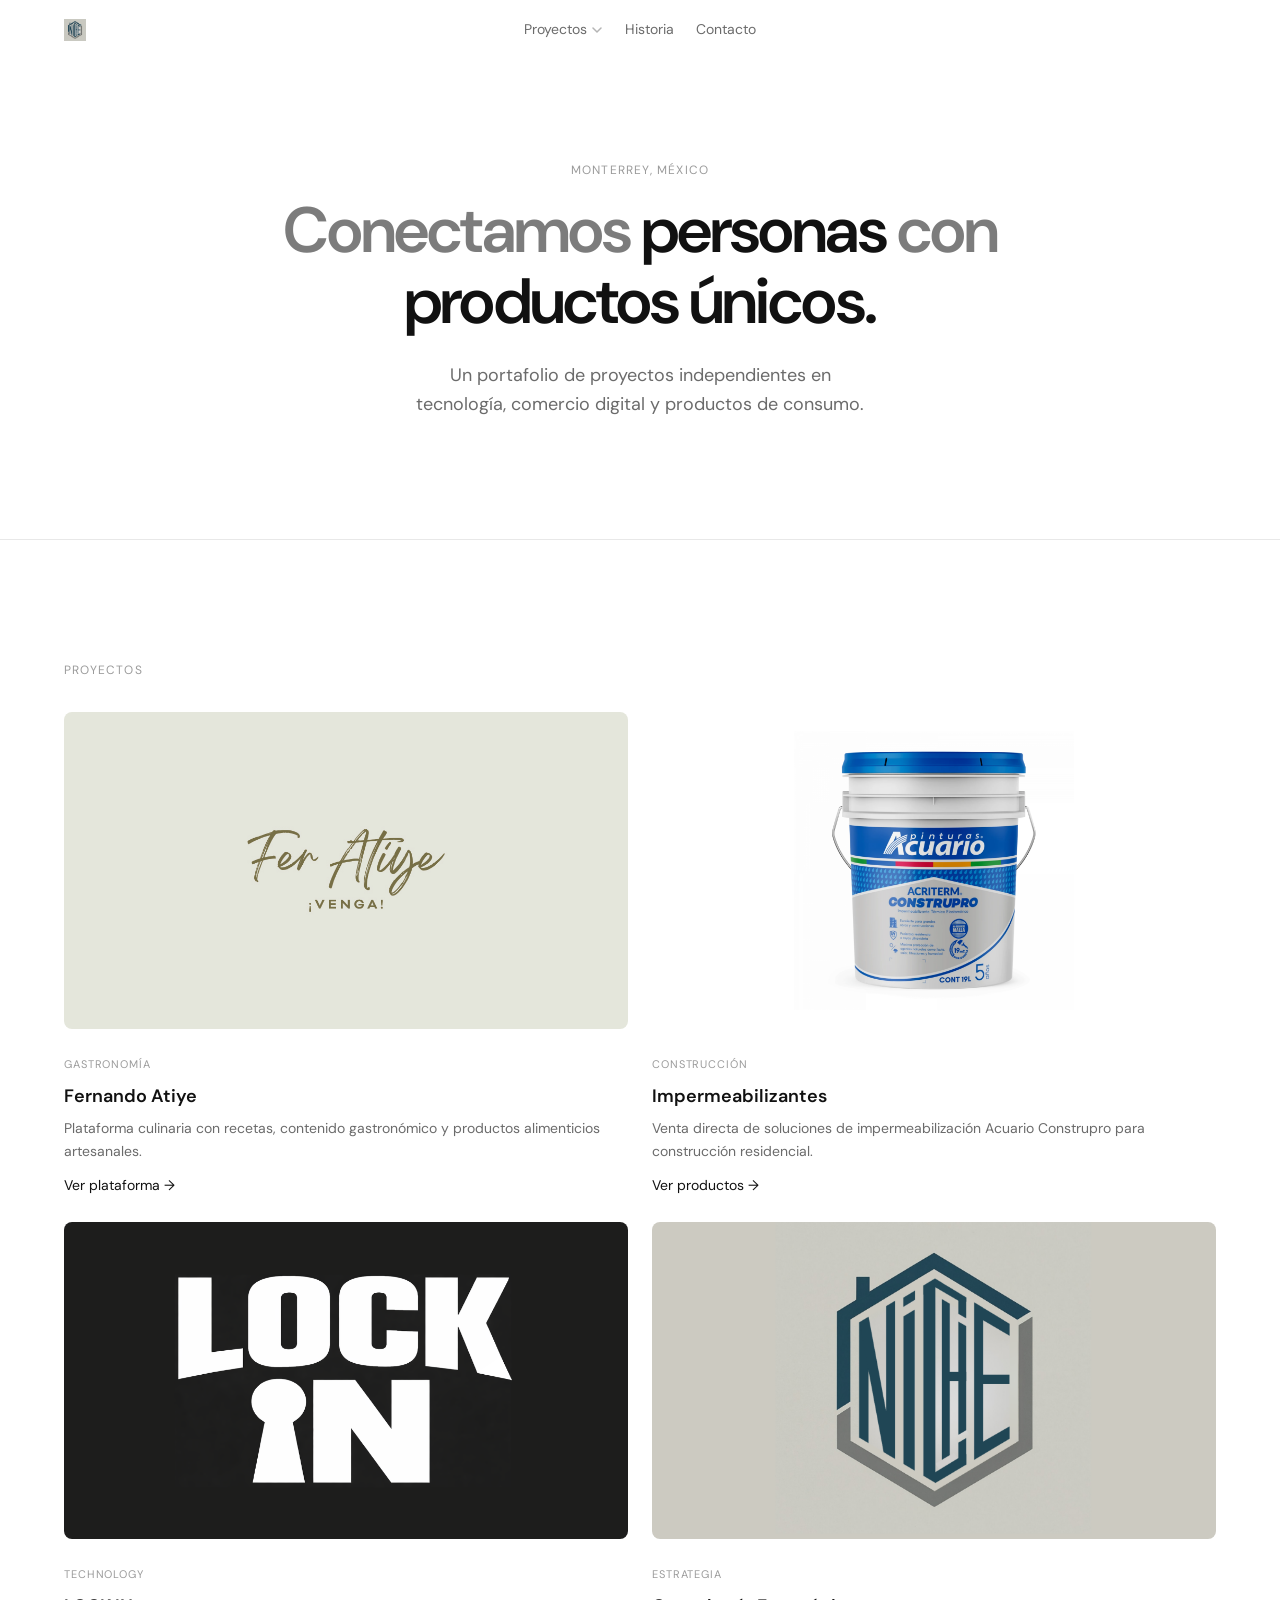
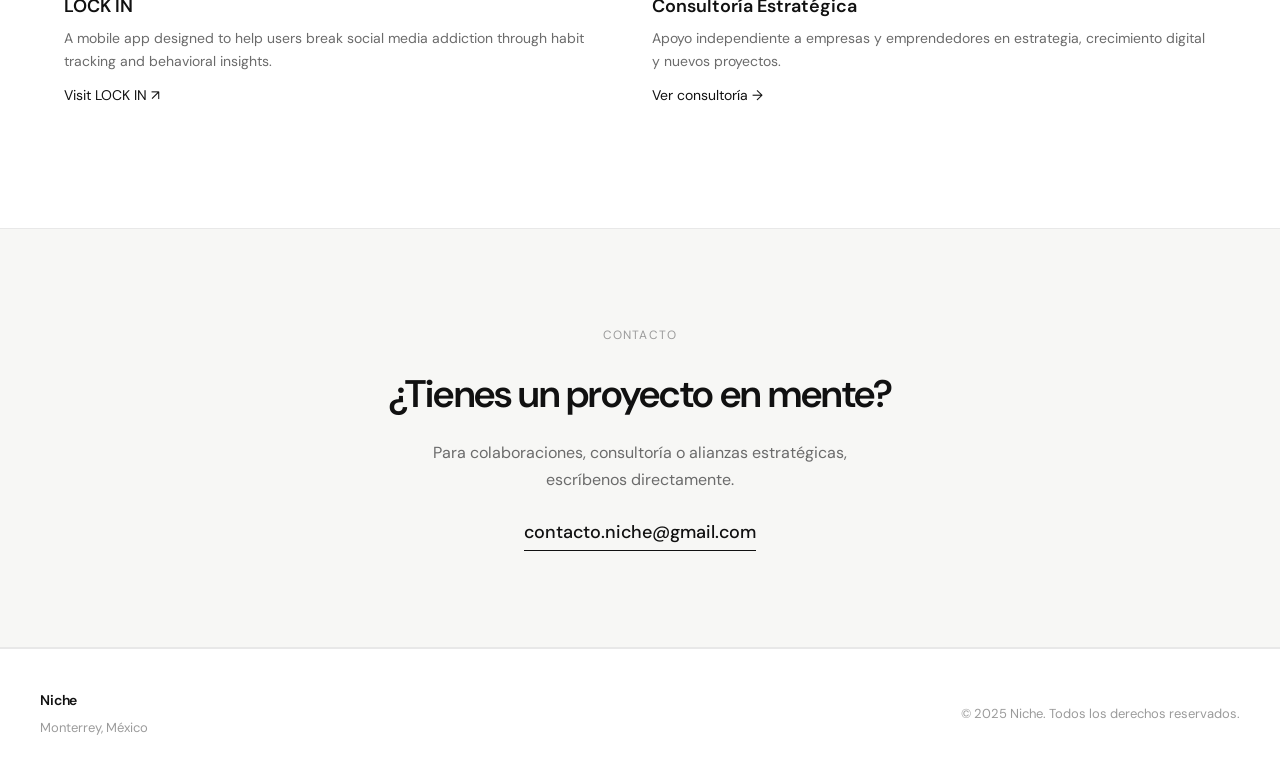
==== commit 47d62343: "Remove Estrategia from top header nav links" ====
--- a/index.html
+++ b/index.html
@@ -69,7 +69,6 @@
           </div>
         </div>
 
-        <a class="nav-link" href="/consultoria">Estrategia</a>
         <a class="nav-link" href="/historia">Historia</a>
         <a class="nav-link" href="#contacto">Contacto</a>
 
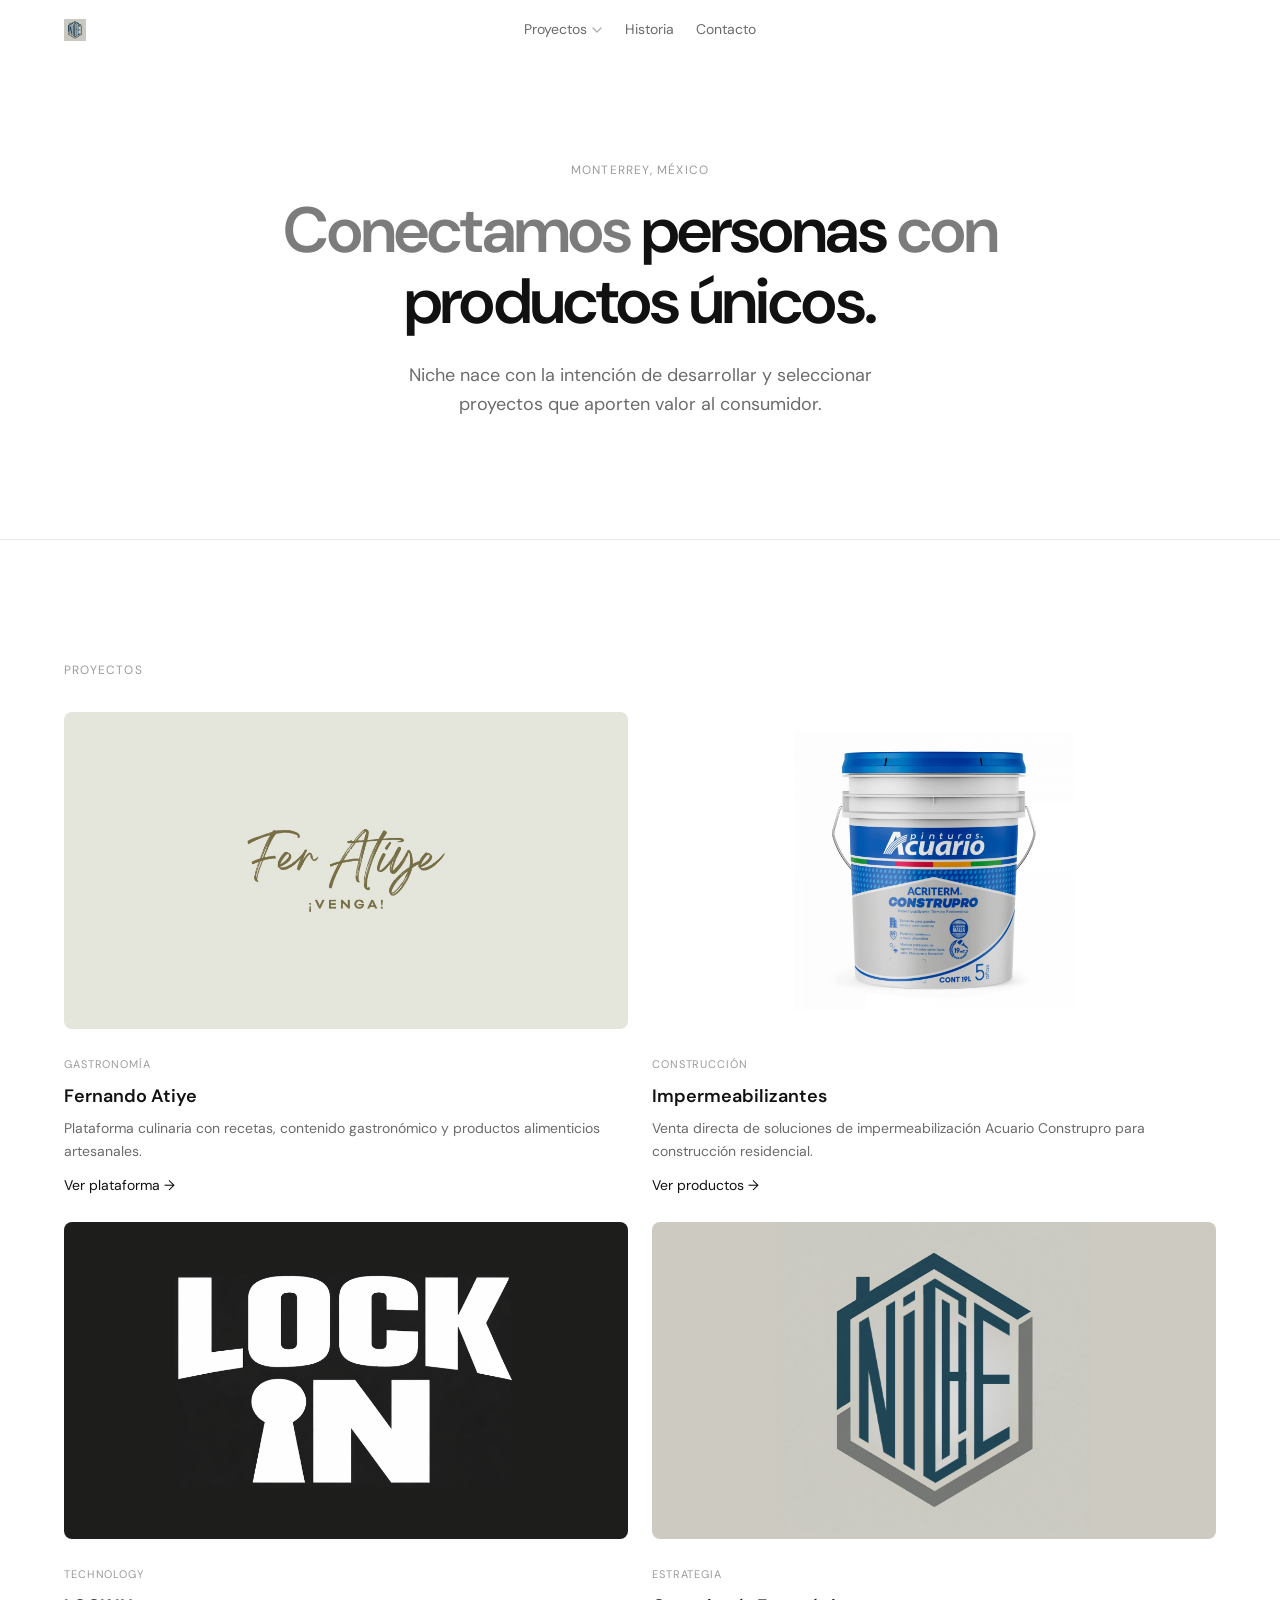
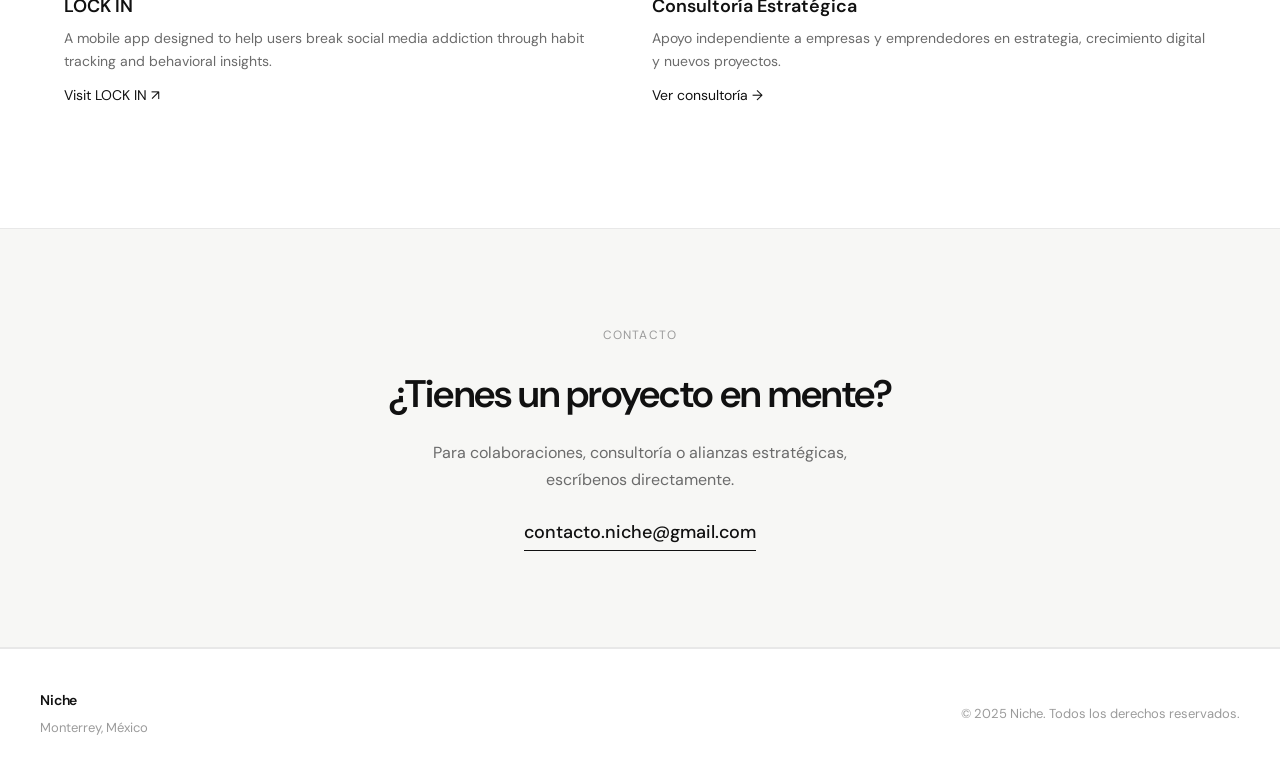
==== commit 0edb9106: "Update homepage subtext, fix impermeabilizante contact links and coverage text, adjust historia copy" ====
--- a/index.html
+++ b/index.html
@@ -83,7 +83,7 @@
       <div class="container">
         <span class="label">Monterrey, México</span>
         <h1><span class="hero-light">Conectamos</span> personas <span class="hero-light">con</span><br>productos únicos.</h1>
-        <p class="subtext">Un portafolio de proyectos independientes en<br>tecnología, comercio digital y productos de consumo.</p>
+        <p class="subtext">Niche nace con la intención de desarrollar y seleccionar proyectos que aporten valor al consumidor.</p>
       </div>
     </section>
 
